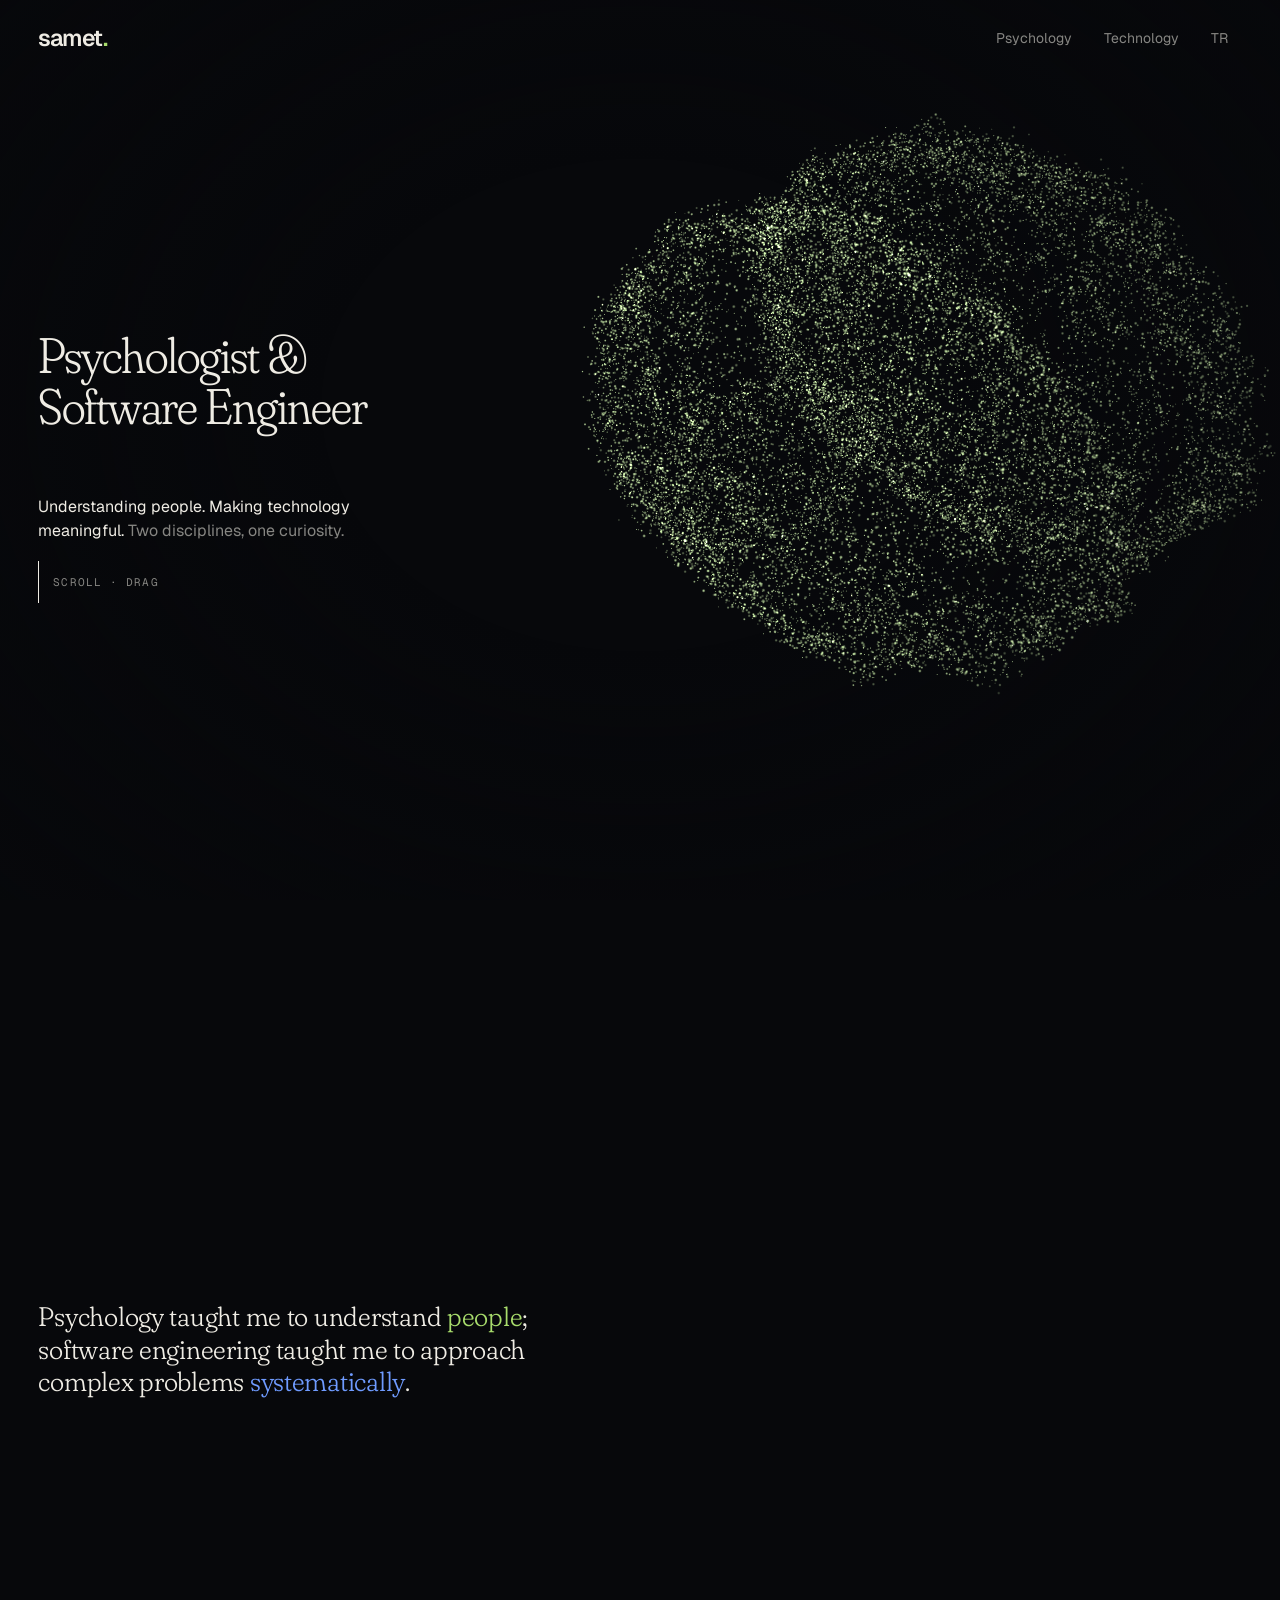
==== en/index.html @ a426712b "Yeni tasarım: ilk yayın" ====
<!doctype html>
<html lang="en">
<head>
<meta charset="utf-8">
<link rel="icon" href="data:image/svg+xml,%3Csvg xmlns=%27http://www.w3.org/2000/svg%27 viewBox=%270 0 32 32%27%3E%3Ccircle cx=%2716%27 cy=%2716%27 r=%2714%27 fill=%27%23050b1d%27/%3E%3Ccircle cx=%2716%27 cy=%2716%27 r=%275%27 fill=%27%234fe3ff%27/%3E%3C/svg%3E">
<meta name="viewport" content="width=device-width, initial-scale=1">
<title>Samet Baran · Psychologist and software engineer</title>
<meta name="description" content="Samet Baran, psychologist and software engineer. Understanding people, making technology meaningful: psychology taught me to understand people; software engineering taught me to approach complex problems systematically.">
<link rel="canonical" href="https://abdullahsametbaran.com/en/">
<link rel="alternate" hreflang="tr" href="https://abdullahsametbaran.com/">
<link rel="alternate" hreflang="en" href="https://abdullahsametbaran.com/en/">
<link rel="alternate" hreflang="x-default" href="https://abdullahsametbaran.com/">
<meta property="og:type" content="website">
<meta property="og:site_name" content="Samet Baran">
<meta property="og:locale" content="en_US">
<meta property="og:locale:alternate" content="tr_TR">
<meta property="og:url" content="https://abdullahsametbaran.com/en/">
<meta property="og:title" content="Samet Baran · Psychologist and software engineer">
<meta property="og:description" content="Samet Baran, psychologist and software engineer. Understanding people, making technology meaningful: psychology taught me to understand people; software engineering taught me to approach complex problems systematically.">
<meta name="twitter:card" content="summary">
<meta name="twitter:title" content="Samet Baran · Psychologist and software engineer">
<meta name="twitter:description" content="Samet Baran, psychologist and software engineer. Understanding people, making technology meaningful: psychology taught me to understand people; software engineering taught me to approach complex problems systematically.">
<link rel="preconnect" href="https://fonts.googleapis.com"><link rel="preconnect" href="https://fonts.gstatic.com" crossorigin>
<link href="https://fonts.googleapis.com/css2?family=Geist:wght@300;400;500;600&family=Geist+Mono:wght@400&family=Fraunces:opsz,wght,SOFT@9..144,300..500,0..100&display=swap" rel="stylesheet">
<link rel="stylesheet" href="../lib/lenis.css">
<style>
:root{--bg:#07080b;--ink:#efece4;--mute:rgba(239,236,228,.55);--leaf:#a8dc6c;--blue:#6f9bff;--gut:clamp(18px,3vw,40px)}
*{box-sizing:border-box}html,body{margin:0}
body{background:var(--bg);color:var(--ink);font-family:Geist,system-ui,sans-serif;-webkit-font-smoothing:antialiased}
a{color:inherit;text-decoration:none}
em{font-style:normal}
/* the home display face: a soft serif, the warm side of the two worlds */
.fr{font-family:Fraunces,Georgia,serif;font-weight:300;font-variation-settings:"SOFT" 100,"opsz" 144}
.mono{font-family:"Geist Mono",monospace;font-size:11px;letter-spacing:.1em;text-transform:uppercase}
#gl{position:fixed;inset:0;width:100%;height:100%;display:block;z-index:0;touch-action:pan-y}
.vig{position:fixed;inset:0;z-index:1;pointer-events:none;background:radial-gradient(ellipse at 50% 45%,transparent 35%,rgba(7,8,11,.75) 100%)}
header{position:fixed;inset:0 0 auto;z-index:10;display:flex;justify-content:space-between;align-items:center;padding:20px var(--gut)}
/* the wordmark from the original site, in this site's type; the dot drifts between the two worlds */
.logo{font-size:23px;font-weight:600;letter-spacing:-.055em;line-height:1}
.logo i{font-style:normal;color:var(--leaf);animation:dot 7s ease-in-out infinite}
@keyframes dot{0%,100%{color:var(--leaf)}50%{color:var(--blue)}}
header nav{display:flex;gap:4px}
header nav a{padding:9px 14px;border-radius:99px;font-size:14px;color:var(--mute);transition:color .3s,background .3s}
header nav a:hover{color:var(--ink);background:rgba(255,255,255,.06)}
.w{display:inline-block;overflow:hidden;vertical-align:top;padding:.14em .02em .1em;margin:-.14em -.02em -.1em}.wi{display:inline-block}

.scene{position:relative;z-index:2;pointer-events:none}
.scene a,.scene button{pointer-events:auto}
.s{height:100svh;position:relative}
/* the words sit in a left column on the animation's centre line; the cloud keeps the right half */
.hero .big{position:absolute;left:var(--gut);bottom:52vh;max-width:46vw;margin:0;font-size:clamp(40px,3.9vw,66px);line-height:1.02;letter-spacing:-.02em}
.hero .side{position:absolute;left:var(--gut);top:55vh;max-width:380px}
.hero .side p{margin:0 0 18px;font-size:16px;line-height:1.5;color:var(--mute)}
.hero .side p b{color:var(--ink);font-weight:400}
.cue{display:inline-flex;gap:14px;align-items:center;color:var(--mute)}
.cue i{width:1px;height:42px;background:rgba(239,236,228,.2);position:relative;overflow:hidden}
.cue i::after{content:"";position:absolute;inset:0;background:var(--ink);animation:drop 2.2s cubic-bezier(.7,0,.2,1) infinite}
@media (prefers-reduced-motion:reduce){.logo i,.cue i::after{animation:none}}
@keyframes drop{0%{transform:translateY(-100%)}60%,100%{transform:translateY(100%)}}

.story{height:200svh}
.story .pin{position:sticky;top:0;height:100svh;display:flex;align-items:center;padding:0 var(--gut)}
.story p{margin:0;max-width:min(560px,40vw);font-family:Fraunces,Georgia,serif;font-weight:300;font-variation-settings:"SOFT" 100,"opsz" 72;font-size:clamp(24px,2.1vw,34px);line-height:1.22;letter-spacing:-.01em}
.story p .wi{opacity:.14}
.story p em{color:var(--blue)}.story p .g{color:var(--leaf)}

.doors{height:220svh}
.doors .pin{position:sticky;top:0;height:100svh}
.door{display:block;position:absolute;bottom:clamp(40px,10vh,110px);width:min(36vw,440px);padding:0;background:none;border:0;color:inherit;font:inherit;text-align:left;cursor:pointer}
.door.l{left:var(--gut)}.door.r{right:var(--gut);text-align:right}
.door .mono{color:var(--mute)}
.door h2{margin:10px 0 12px;font-size:clamp(44px,5.4vw,96px);letter-spacing:-.03em;line-height:.92}
.door.l h2 em{color:var(--leaf)}.door.r h2 em{color:var(--blue)}
.door p{margin:0;color:var(--mute);font-size:15px;line-height:1.55}
.door .go{display:inline-flex;align-items:center;gap:10px;margin-top:18px;font-size:14px}
.door .go b{width:40px;height:40px;border-radius:50%;display:grid;place-items:center;border:1px solid rgba(239,236,228,.25);font-weight:400;transition:background .4s,border-color .4s,color .4s,transform .5s cubic-bezier(.2,.7,.2,1)}
.door.l:hover .go b{background:var(--leaf);border-color:var(--leaf);color:#0d2016;transform:translateX(-4px)}
.door.r:hover .go b{background:var(--blue);border-color:var(--blue);color:#06102a;transform:translateX(4px)}
.doors .ttl{position:absolute;left:50%;top:clamp(90px,14vh,140px);transform:translateX(-50%);text-align:center;color:var(--mute)}
.wipe{position:fixed;inset:0;z-index:50;pointer-events:none;opacity:0}
/* phones: the cloud takes the upper half, the words sit underneath it, full width */
@media (max-width:820px){header nav a:not(:last-child){display:none}
  .hero .big{right:var(--gut);bottom:calc(8vh + 112px);max-width:none;font-size:clamp(34px,10vw,46px)}
  .hero .side{right:var(--gut);top:auto;bottom:8vh;max-width:none}.hero .side p{font-size:15px;margin-bottom:14px}.cue i{height:28px}
  .story .pin{align-items:flex-end;padding-bottom:9vh}.story p{max-width:none;font-size:clamp(22px,6.4vw,28px)}
  .door{width:44vw}.door h2{font-size:34px}.door p{display:none}}
</style>
</head>
<body>
<canvas id="gl" aria-hidden="true"></canvas>
<div class="vig"></div>
<header><a class="logo" href="#" aria-label="Samet Baran">samet<i>.</i></a><nav><a href="psikoloji/index.html" data-go="mind">Psychology</a><a href="teknoloji/index.html" data-go="sys">Technology</a><a href="../index.html" hreflang="tr" lang="tr">TR</a></nav></header>

<main class="scene">
  <section class="s hero">
    <h1 class="big fr" id="h1">Psychologist &amp;<br>Software Engineer</h1>
    <div class="side" data-in><p><b>Understanding people. Making technology meaningful.</b> Two disciplines, one curiosity.</p><span class="cue mono"><i></i>Scroll · drag</span></div>
  </section>
  <section class="story" id="story"><div class="pin"><p id="st">Psychology taught me to understand <span class="g">people</span>; software engineering taught me to approach complex problems <em>systematically</em>.</p></div></section>
  <section class="doors" id="kapilar"><div class="pin">
    <div class="ttl mono" id="dt">Two fields · choose one</div>
    <a class="door l" href="psikoloji/index.html" data-go="mind" aria-label="Enter the psychology page"><span class="mono">01 · Mind</span><h2 class="fr"><em>Psychology</em></h2><p>Behaviour, experience and the relationships that make us who we are.</p><span class="go"><b>←</b>Enter psychology</span></a>
    <a class="door r" href="teknoloji/index.html" data-go="sys" aria-label="Enter the technology page"><span class="mono">02 · System</span><h2 class="fr"><em>Technology</em></h2><p>Business analysis, process discovery and automation.</p><span class="go">Enter technology<b>→</b></span></a>
  </div></section>
</main>
<div class="wipe" id="wipe"></div>

<script src="../lib/gsap.min.js"></script>
<script src="../lib/ScrollTrigger.min.js"></script>
<script src="../lib/lenis.min.js"></script>
<script src="../lib/smooth.js"></script>
<script type="module">
/* The point cloud is drawn with plain WebGL: one program, five attributes, one draw call. */
const RM = window.reduceMotion;          // reduced motion: no drift, no spin, no entrance; shapes change in one step
const cv = document.getElementById('gl');
const gl = cv.getContext('webgl', { antialias: false, alpha: false, powerPreference: 'high-performance' });
const PR = Math.min(devicePixelRatio || 1, 2);
const cam = { fov: 32, near: .1, far: 100, z: 7.2, aspect: 1 };
const PROJ = new Float32Array(16), VIEW = new Float32Array(16);
function camera() {                      // a perspective camera on the z axis, looking at the origin
  const t = cam.near * Math.tan(cam.fov * Math.PI / 360), h = 2 * t, w = cam.aspect * h;
  PROJ.fill(0); PROJ[0] = 2 * cam.near / w; PROJ[5] = 2 * cam.near / h; PROJ[10] = -(cam.far + cam.near) / (cam.far - cam.near); PROJ[11] = -1; PROJ[14] = -2 * cam.far * cam.near / (cam.far - cam.near);
  VIEW.fill(0); VIEW[0] = VIEW[5] = VIEW[10] = VIEW[15] = 1; VIEW[14] = -cam.z;
}

/* ---- three shapes for one cloud of points: a brain, a lattice globe, and the two worlds side by side ---- */
const N = innerWidth < 760 ? 12000 : 22000;
const A = new Float32Array(N * 3), B = new Float32Array(N * 3), C = new Float32Array(N * 3), SEED = new Float32Array(N), SIDE = new Float32Array(N);
const R = Math.random;
function brainPoint(o, k, sc, ox) {
  let x, y, z; const part = R();
  if (part < .93) {                                      // the two hemispheres, folded; points gather on the ridges
    const h = R() < .5 ? -1 : 1; let u, th, s, dx, dy, dz, fold;
    do { u = R() * 2 - 1; th = R() * Math.PI * 2; s = Math.sqrt(1 - u * u); dx = s * Math.cos(th); dy = u; dz = s * Math.sin(th);
      fold = Math.sin(dy * 15 + Math.sin(dz * 9) * 2.2) * Math.sin(dz * 13 + Math.sin(dy * 7) * 2.4) + .5 * Math.sin(dx * 11 + dz * 6); } while (fold < -.25 && R() < .8);
    const r = 1 + .07 * fold - R() * .03;
    x = h * .34 + (dx * h < 0 ? dx * .1 : dx * .66) * r; y = .08 + dy * .74 * r; z = dz * 1.02 * r;
  } else if (part < 1.01) {                                // the cerebellum, finely striped
    const u = R() * 2 - 1, th = R() * Math.PI * 2, s = Math.sqrt(1 - u * u);
    const dx = s * Math.cos(th), dy = u, dz = s * Math.sin(th), r = 1 + .04 * Math.sin(dy * 40);
    x = dx * .52 * r; y = -.56 + dy * .27 * r; z = -.66 + dz * .34 * r;
  } else {                                                // the stem
    const a = R() * Math.PI * 2, t = R();
    x = Math.cos(a) * .12; y = -.55 - t * .6; z = -.28 + Math.sin(a) * .12 + t * .05;
  }
  o[k] = x * sc + ox; o[k + 1] = y * sc; o[k + 2] = z * sc;
}
function globePoint(o, k) {
  const r = 1.45, t = R();
  if (t < .44) { const lo = Math.floor(R() * 26) / 26 * Math.PI * 2, la = (R() - .5) * Math.PI; o[k] = r * Math.cos(la) * Math.cos(lo); o[k + 1] = r * Math.sin(la); o[k + 2] = r * Math.cos(la) * Math.sin(lo); }
  else if (t < .86) { const la = (Math.floor(R() * 15) / 14 - .5) * Math.PI * .94, lo = R() * Math.PI * 2; o[k] = r * Math.cos(la) * Math.cos(lo); o[k + 1] = r * Math.sin(la); o[k + 2] = r * Math.cos(la) * Math.sin(lo); }
  else { const a = R() * Math.PI * 2, rr = 2.05 + (R() - .5) * .03; const x = Math.cos(a) * rr, z = Math.sin(a) * rr; o[k] = x; o[k + 1] = z * .32; o[k + 2] = z * .95; }
}
function cubePoint(o, k, sc, ox) {
  // a lattice cube: its edges and a grid on its faces
  const g = 6, f = Math.floor(R() * 6), a = R() * 2 - 1, b = R() * 2 - 1, line = R() < .5;
  let u = line ? Math.round(a * g / 2) / (g / 2) : a, v = line ? b : Math.round(b * g / 2) / (g / 2);
  const p = [[1, u, v], [-1, u, v], [u, 1, v], [u, -1, v], [u, v, 1], [u, v, -1]][f];
  o[k] = p[0] * .62 * sc + ox; o[k + 1] = p[1] * .62 * sc; o[k + 2] = p[2] * .62 * sc;
}
for (let i = 0; i < N; i++) {
  const k = i * 3; SEED[i] = R();
  brainPoint(A, k, 1.32, 0); globePoint(B, k);
  SIDE[i] = i % 2;
  if (SIDE[i] === 0) eyePoint(C, k); else cubePoint(C, k, 1.15, 1.62);
}
// The eye at the psychology door is stored as parameters; the shader turns them into points, so the pupil can widen,
// the lids blink and the gaze follow the pointer. x = fibre angle, y = position along the fibre (or along the lid),
// z = kind + .5 + a small jitter (0 iris fibre, 1 lid, 2 iris edge, 3 collarette).
function eyePoint(o, k) {
  const r = R(), kind = r < .1 ? 1 : r < .17 ? 2 : r < .23 ? 3 : 0;
  o[k] = Math.floor(R() * 170) / 170 * Math.PI * 2 + (R() - .5) * .012; o[k + 1] = kind === 1 ? R() * 2 - 1 : R(); o[k + 2] = kind + .5 + (R() - .5) * .2;
}

const U = {
  uT: { value: 0 }, uM1: { value: 0 }, uM2: { value: 0 }, uIn: { value: 0 }, uPR: { value: PR },
  uMouse: { value: new Float32Array([99, 99, 0]) }, uPush: { value: 0 }, uHL: { value: 0 }, uHR: { value: 0 },
  uGo: { value: 0 }, uGoSide: { value: 0 }, uRot: { value: new Float32Array(16) }, uShift: { value: 0 },
  uDil: { value: 0 }, uOpen: { value: 1 }, uGaze: { value: new Float32Array(2) },
  // phone layout: lift and shrink the brain and globe; bring the eye and cube in from the edges
  uLift: { value: 0 }, uMS: { value: 1 }, uDX: { value: 1.62 }, uDS: { value: 1 }, uDY: { value: 0 }
};
const VS = `
    uniform float uT,uM1,uM2,uIn,uPR,uPush,uHL,uHR,uGo,uGoSide,uShift,uDil,uOpen,uLift,uMS,uDX,uDS,uDY; uniform vec3 uMouse; uniform mat4 uRot; uniform vec2 uGaze;
    attribute vec3 pB,pC; attribute float seed,side;
    varying float vC; varying float vG; varying float vA;
    vec3 dir(float s){ return normalize(vec3(sin(s*91.7),cos(s*47.3),sin(s*13.1+1.))); }
    // the eye: lids around an iris of radial fibres; the pupil widens with uDil, the lids close with uOpen
    vec4 eye(vec3 e){
      float kind = floor(e.z), jit = (fract(e.z)-.5)*.1, LW = .86, H = .4*uOpen, Rr = .38;
      float pu = .14 + .15*uDil + .01*sin(uT*1.7);
      vec3 q; float al = 1.;
      if (kind > .5 && kind < 1.5) {
        float x = e.y*LW, ly = H*(1.-(x/LW)*(x/LW))*(1.+jit*2.);
        q = vec3(x, fract(seed*7.) > .5 ? ly : -ly*.92, 0.);
      } else {
        float r = kind > 2.5 ? pu + (Rr-pu)*(.3+jit*2.) : kind > 1.5 ? Rr*(1.+jit) : pu + (Rr-pu)*e.y;
        q = vec3(r*cos(e.x) + uGaze.x, r*sin(e.x) + uGaze.y, .1*(1.-(r/Rr)*(r/Rr)));
        float lim = H*(1.-(q.x/LW)*(q.x/LW))*(q.y > 0. ? 1. : .92);
        al = (abs(q.y) > lim || abs(q.x) > LW) ? 0. : (kind < .5 ? .65 + .33*(1.-e.y) : 1.);
      }
      q.x -= 1.62; return vec4(q, al);
    }
    void main(){
      vec4 E = eye(pC);
      vec3 p = mix(position,pB,uM1)*uMS;
      // the doors: each shape keeps its own centre, which sits at (±uDX, uDY) scaled by uDS (on desktop: ±1.62, 0, 1)
      vec3 T = side < .5 ? E.xyz : pC; float sx = side < .5 ? -1. : 1.;
      T.x -= sx*1.62; T *= uDS; T.x += sx*uDX; T.y += uDY;
      p = mix(p,T,uM2);
      float burst = sin(3.14159*uM1)*(1.-uM2) + sin(3.14159*uM2)*.8;
      p += dir(seed)*burst*(.35+fract(seed*7.)*.9);
      p *= mix(.0,1.,uIn) + (1.-uIn)*fract(seed*3.)*.0;
      p += dir(seed+.5)*(1.-uIn)*(2.5+fract(seed*5.)*4.);
      p += .012*vec3(sin(uT*1.1+seed*30.),cos(uT*1.3+seed*20.),sin(uT*.7+seed*10.));
      // the shape under the pointer grows a little; the chosen one fills the screen when entered
      float hov = side<.5 ? uHL : uHR;
      float cx = (side<.5 ? -1. : 1.)*uDX;
      float chosen = (uGoSide<.5 ? 1.-side : side);
      p.x -= cx*uM2; p.y -= uDY*uM2; p *= 1. + hov*.12*uM2 + chosen*uGo*5.; p.x += cx*uM2*(1.-chosen*uGo); p.y += uDY*uM2*(1.-chosen*uGo);
      p += dir(seed+.9)*(1.-chosen)*uGo*6.;
      vec4 wp = uRot*vec4(p,1.); wp.x += uShift*(1.-uM2); wp.y += .18*(1.-uM2)*step(.5,uShift) + uLift*(1.-uM2);   // brain and globe both keep the right half
      // the pointer scatters the points, except the eye's: it stays whole and its pupil answers instead
      vec2 d = wp.xy-uMouse.xy; float f = exp(-dot(d,d)*3.2)*uPush*(1.-(1.-side)*uM2);
      wp.xy += normalize(d+1e-4)*f*.42; wp.z += f*.35;
      vec4 mv = viewMatrix*wp;
      gl_Position = projectionMatrix*mv;
      gl_PointSize = (1.7+fract(seed*13.)*2.5)*uPR*(7./-mv.z)*(1.+f*1.6);
      vC = mix(uM1, side, uM2);
      vG = f + hov*uM2*.5;
      vA = (.35+.65*fract(seed*17.))*mix(1.,1.-uGo*.6,1.-chosen)*mix(1.,side < .5 ? E.w : 1.,uM2);
    }`;
const FS = `
    varying float vC; varying float vG; varying float vA;
    void main(){
      vec2 c = gl_PointCoord-.5; float r = length(c); if(r>.5) discard;
      float a = smoothstep(.5,.0,r);
      vec3 mind = vec3(.80,.93,.64), sys = vec3(.52,.68,1.), cream = vec3(1.,.97,.9);
      vec3 col = mix(mind, sys, vC);
      col = mix(col, cream, clamp(vG,0.,1.)*.7);
      gl_FragColor = vec4(col*a*vA*(.85+vG), 1.);
    }`;
let draw = () => {};
if (gl) {
  const sh = (t, src) => { const x = gl.createShader(t); gl.shaderSource(x, src); gl.compileShader(x); if (!gl.getShaderParameter(x, gl.COMPILE_STATUS)) console.error(gl.getShaderInfoLog(x)); return x; };
  const pr = gl.createProgram();
  gl.attachShader(pr, sh(gl.VERTEX_SHADER, 'precision highp float;\nuniform mat4 viewMatrix, projectionMatrix;\nattribute vec3 position;\n' + VS));
  gl.attachShader(pr, sh(gl.FRAGMENT_SHADER, 'precision highp float;\n' + FS));
  gl.bindAttribLocation(pr, 0, 'position'); gl.linkProgram(pr); gl.useProgram(pr);
  const attr = (name, data, n) => { const l = gl.getAttribLocation(pr, name); if (l < 0) return; gl.bindBuffer(gl.ARRAY_BUFFER, gl.createBuffer()); gl.bufferData(gl.ARRAY_BUFFER, data, gl.STATIC_DRAW); gl.enableVertexAttribArray(l); gl.vertexAttribPointer(l, n, gl.FLOAT, false, 0, 0); };
  attr('position', A, 3); attr('pB', B, 3); attr('pC', C, 3); attr('seed', SEED, 1); attr('side', SIDE, 1);
  const F = ['uT', 'uM1', 'uM2', 'uIn', 'uPR', 'uPush', 'uHL', 'uHR', 'uGo', 'uGoSide', 'uShift', 'uDil', 'uOpen', 'uLift', 'uMS', 'uDX', 'uDS', 'uDY'], L = {};
  [...F, 'uMouse', 'uGaze', 'uRot', 'viewMatrix', 'projectionMatrix'].forEach(n => L[n] = gl.getUniformLocation(pr, n));
  gl.disable(gl.DEPTH_TEST); gl.enable(gl.BLEND); gl.blendEquation(gl.FUNC_ADD); gl.blendFunc(gl.SRC_ALPHA, gl.ONE);   // additive
  gl.clearColor(7 / 255, 8 / 255, 11 / 255, 1);
  draw = () => { gl.clear(gl.COLOR_BUFFER_BIT); F.forEach(n => gl.uniform1f(L[n], U[n].value)); gl.uniform3fv(L.uMouse, U.uMouse.value); gl.uniform2fv(L.uGaze, U.uGaze.value);
    gl.uniformMatrix4fv(L.uRot, false, U.uRot.value); gl.uniformMatrix4fv(L.viewMatrix, false, VIEW); gl.uniformMatrix4fv(L.projectionMatrix, false, PROJ); gl.drawArrays(gl.POINTS, 0, N); };
}

function size() {
  const w = innerWidth, h = innerHeight; cv.width = Math.floor(w * PR); cv.height = Math.floor(h * PR); if (gl) gl.viewport(0, 0, cv.width, cv.height);
  cam.aspect = w / h; cam.z = w < 760 ? 10.5 : (w / h < 1.3 ? 8.6 : 7.2); camera(); U.uShift.value = w / h > 1.3 ? 1.25 : 0;
  const phone = w < 820 && w / h < 1;
  U.uLift.value = phone ? 1.05 : 0; U.uMS.value = phone ? .78 : 1; U.uDX.value = phone ? .74 : 1.62; U.uDS.value = phone ? .5 : 1; U.uDY.value = phone ? .55 : 0;
}
size(); addEventListener('resize', size);

/* pointer: a light that pushes the points aside; dragging turns the cloud, and it keeps turning a little after */
const eyeT = { dil: 0, gx: 0, gy: 0 };
let push = 0, tpush = 0, drag = false, lx = 0, ly = 0, ry = .7, rx = .62, vy = RM ? 0 : .0015, vx = 0;
addEventListener('pointermove', e => {
  // where the pointer meets the plane z = 0 seen through the camera
  const k = Math.tan(cam.fov * Math.PI / 360) * cam.z;
  U.uMouse.value[0] = (e.clientX / innerWidth * 2 - 1) * k * cam.aspect; U.uMouse.value[1] = (1 - e.clientY / innerHeight * 2) * k;
  if (!RM) tpush = 1;
  // over the eye the pupil widens; the gaze leans a little toward the pointer
  const ex = (U.uMouse.value[0] + U.uDX.value) / U.uDS.value, ey = (U.uMouse.value[1] - U.uDY.value) / U.uDS.value;   // in the eye's own units
  eyeT.dil = Math.hypot(ex, ey) < .9 ? 1 : 0;
  // the iris turns toward the pointer wherever it is on the screen: far away it rests near the corner of the eye,
  // close by it follows almost one to one
  if (!RM) { eyeT.gx = .3 * Math.tanh(ex / .8); eyeT.gy = .11 * Math.tanh(ey / .55); }
  if (drag) { vy = (e.clientX - lx) * .0045; vx = (e.clientY - ly) * .0025; lx = e.clientX; ly = e.clientY; }
  if (RM) return;
  const half = e.clientX < innerWidth / 2;
  gsap.to(U.uHL, { value: half ? 1 : 0, duration: .8, ease: 'expo.out', overwrite: true });
  gsap.to(U.uHR, { value: half ? 0 : 1, duration: .8, ease: 'expo.out', overwrite: true });
});
document.addEventListener('pointerleave', () => { tpush = 0; eyeT.dil = 0; });
cv.addEventListener('pointerdown', e => { drag = true; lx = e.clientX; ly = e.clientY; });
addEventListener('pointerup', () => drag = false);

function rotXY(x, y) {                    // rotation about x then y (Euler XYZ with z = 0), column-major
  const a = Math.cos(x), b = Math.sin(x), c = Math.cos(y), d = Math.sin(y), m = U.uRot.value;
  m[0] = c; m[4] = 0; m[8] = d; m[12] = 0;
  m[1] = b * d; m[5] = a; m[9] = -b * c; m[13] = 0;
  m[2] = -a * d; m[6] = b; m[10] = a * c; m[14] = 0;
  m[3] = 0; m[7] = 0; m[11] = 0; m[15] = 1;
}
let t0 = performance.now();
function loop(now) {
  const t = RM ? 0 : (now - t0) / 1000; U.uT.value = t;
  push += (tpush - push) * .08; U.uPush.value = push;
  // the eye: pupil and gaze ease toward their targets; a blink every 5.5 s (none with reduced motion)
  U.uDil.value += (eyeT.dil - U.uDil.value) * (RM ? 1 : .07);
  U.uGaze.value[0] += (eyeT.gx - U.uGaze.value[0]) * .2; U.uGaze.value[1] += (eyeT.gy - U.uGaze.value[1]) * .2;
  const blink = t % 5.5; U.uOpen.value = RM || blink >= .24 ? 1 : Math.abs(blink - .12) / .12;
  if (!drag) { if (RM) { vx = vy = 0; } else { vy += (.0016 * (1 - U.uM2.value) - vy) * .02; vx *= .95; } }
  ry += vy; rx = Math.max(-.2, Math.min(1.1, rx + vx));
  const settle = U.uM2.value;                               // at the doors the two worlds face us
  rotXY(rx * (1 - settle) + -.12 * settle, ry * (1 - settle) + Math.sin(t * .3) * .25 * settle);
  draw();
  requestAnimationFrame(loop);
}
requestAnimationFrame(loop);

if (!RM) {
  /* entrance: the points gather out of the dark into the brain (lead), then the name rises word by word (support),
     the side note and header fade in place (decoration) */
  const words = splitWords(document.getElementById('h1'));
  gsap.timeline({ defaults: { ease: 'expo.out' } })
    .to(U.uIn, { value: 1, duration: 2.6, ease: 'expo.inOut' }, 0)
    .from(words, { yPercent: 118, duration: 1.4, stagger: { each: .08, ease: 'power2.in' } }, 1.1)
    .from('[data-in], header', { opacity: 0, duration: 1, ease: 'power1.out' }, 1.8);

  /* the story: scrolling turns the brain into a lattice globe (the words light up as it happens), then splits it into
     the two worlds at the doors */
  gsap.to(U.uM1, { value: 1, ease: 'none', scrollTrigger: { trigger: '#story', start: 'top 70%', end: 'bottom bottom', scrub: 1.2 } });
  gsap.to(splitWords(document.getElementById('st')), { opacity: 1, stagger: .05, ease: 'none', scrollTrigger: { trigger: '#story', start: 'top 40%', end: '75% bottom', scrub: true } });
  gsap.to(U.uM2, { value: 1, ease: 'none', scrollTrigger: { trigger: '#kapilar', start: 'top 85%', end: '45% bottom', scrub: 1.2 } });
  gsap.fromTo('.door, #dt', { opacity: 0, y: 30 }, { opacity: 1, y: 0, ease: 'none', scrollTrigger: { trigger: '#kapilar', start: '30% bottom', end: '55% bottom', scrub: true } });
  gsap.to('.hero .big, .hero .side', { opacity: 0, y: -40, ease: 'none', scrollTrigger: { trigger: '#story', start: 'top 90%', end: 'top 40%', scrub: true } });

  /* a brake at the story: scrolling stays free, but a wheel or trackpad gesture that started above the story (or below
     it) cannot carry past it in one go. It stops where the globe is whole and the sentence fully lit, the rest of that
     flick is dropped, and the next gesture scrolls on freely. Keyboard, scrollbar and touch are the browser's own. */
  if (window.lenis) {
    const story = document.getElementById('story');
    const stop = () => story.offsetTop + innerHeight;
    let from = 0, braked = false, quiet = true, idle = 0;
    addEventListener('wheel', e => {
      if (e.ctrlKey) return;                                  // pinch zoom
      if (quiet) { from = lenis.targetScroll; braked = false; }          // a new gesture begins here
      quiet = false; clearTimeout(idle); idle = setTimeout(() => quiet = true, 260);
      const S = stop(), next = lenis.targetScroll + e.deltaY * (e.deltaMode === 1 ? 40 : 1);
      if (!braked && ((from < S - 2 && next >= S) || (from > S + 2 && next <= S))) { braked = true; lenis.scrollTo(S); }
      if (braked) { e.preventDefault(); e.stopImmediatePropagation(); }  // the rest of this flick does not reach Lenis
    }, { passive: false, capture: true });
  }
} else {
  // reduced motion: everything is in place from the start; the cloud takes each shape in one step as its section arrives
  U.uIn.value = 1;
  ScrollTrigger.create({ trigger: '#story', start: 'top 50%', onEnter: () => U.uM1.value = 1, onLeaveBack: () => U.uM1.value = 0 });
  ScrollTrigger.create({ trigger: '#kapilar', start: 'top 50%', onEnter: () => U.uM2.value = 1, onLeaveBack: () => U.uM2.value = 0 });
}

/* entering: the chosen world's points rush forward and fill the screen, the other scatters, the screen takes the
   next page's ground. From the doors this is the full move; from the menu (or with reduced motion) the screen
   simply fades into the next page's ground. */
const GROUND = { mind: '#062a31', sys: '#050b1d' };
function enter(side, url) {
  if (window.lenis) lenis.stop();
  try { sessionStorage.setItem('arrive', GROUND[side]); } catch (e) {}
  const w = document.getElementById('wipe'); w.style.background = GROUND[side];
  const go = () => location.href = url;
  if (RM || U.uM2.value < .5) { gsap.to(w, { opacity: 1, duration: RM ? .25 : .45, ease: 'power1.in', onComplete: go }); return; }
  U.uGoSide.value = side === 'mind' ? 0 : 1;
  gsap.timeline({ onComplete: go })
    .to('.door, #dt, header', { opacity: 0, duration: .35, ease: 'power2.in' }, 0)
    .to(U.uGo, { value: 1, duration: 1.3, ease: 'expo.in' }, 0)
    .to(w, { opacity: 1, duration: .45, ease: 'power1.in' }, .95);
}
// the doors and the menu are real links: a plain click plays the move, Ctrl/Cmd/Shift/Alt or middle click is the browser's
document.querySelectorAll('a[data-go]').forEach(a => a.addEventListener('click', ev => {
  if (ev.defaultPrevented || ev.button !== 0 || ev.metaKey || ev.ctrlKey || ev.shiftKey || ev.altKey) return;
  ev.preventDefault(); enter(a.dataset.go, a.getAttribute('href'));
}));
// coming back with the browser's Back button restores this page from memory: undo the exit so it is usable again
addEventListener('pageshow', e => { if (!e.persisted) return;
  gsap.set('#wipe', { opacity: 0 }); gsap.set('.door, #dt, header', { opacity: 1 }); U.uGo.value = 0; if (window.lenis) lenis.start(); });

// review hook for still shots: ?m1=1 or ?m2=1 sets the scroll state; ?go=mind&p=.6 freezes the entry
const q = new URLSearchParams(location.search);
if (q.has('m1') || q.has('m2') || q.has('go')) {
  gsap.globalTimeline.getChildren().forEach(c => c.progress(1));
  ScrollTrigger.getAll().forEach(s => s.disable(false));
  U.uIn.value = 1; U.uM1.value = +(q.get('m1') || (q.has('m2') || q.has('go') ? 1 : 0)); U.uM2.value = +(q.get('m2') || (q.has('go') ? 1 : 0));
  document.querySelectorAll('.hero .big, .hero .side').forEach(el => el.style.opacity = U.uM1.value > .3 ? 0 : 1);
  if (U.uM2.value > .5) { document.querySelectorAll('.door, #dt').forEach(el => { el.style.opacity = 1; el.style.transform = 'none'; }); document.getElementById('kapilar').scrollIntoView(); window.scrollBy(0, innerHeight * .9); }
  else if (U.uM1.value > .5) { document.getElementById('story').scrollIntoView(); window.scrollBy(0, innerHeight * .9); gsap.set('#st .wi', { opacity: 1 }); }
  if (q.has('go')) { U.uGoSide.value = q.get('go') === 'mind' ? 0 : 1; U.uGo.value = +q.get('p'); document.querySelectorAll('.door, #dt').forEach(el => el.style.opacity = 0); }
}
</script>
</body>
</html>
---- lib/lenis.css ----
html.lenis,
html.lenis body {
  height: auto;
}

.lenis:not(.lenis-autoToggle).lenis-stopped {
  overflow: clip;
}

.lenis [data-lenis-prevent],
.lenis [data-lenis-prevent-wheel],
.lenis [data-lenis-prevent-touch],
.lenis [data-lenis-prevent-vertical],
.lenis [data-lenis-prevent-horizontal] {
  overscroll-behavior: contain;
}

.lenis.lenis-smooth iframe {
  pointer-events: none;
}

.lenis.lenis-autoToggle {
  transition-property: overflow;
  transition-duration: 1ms;
  transition-behavior: allow-discrete;
}
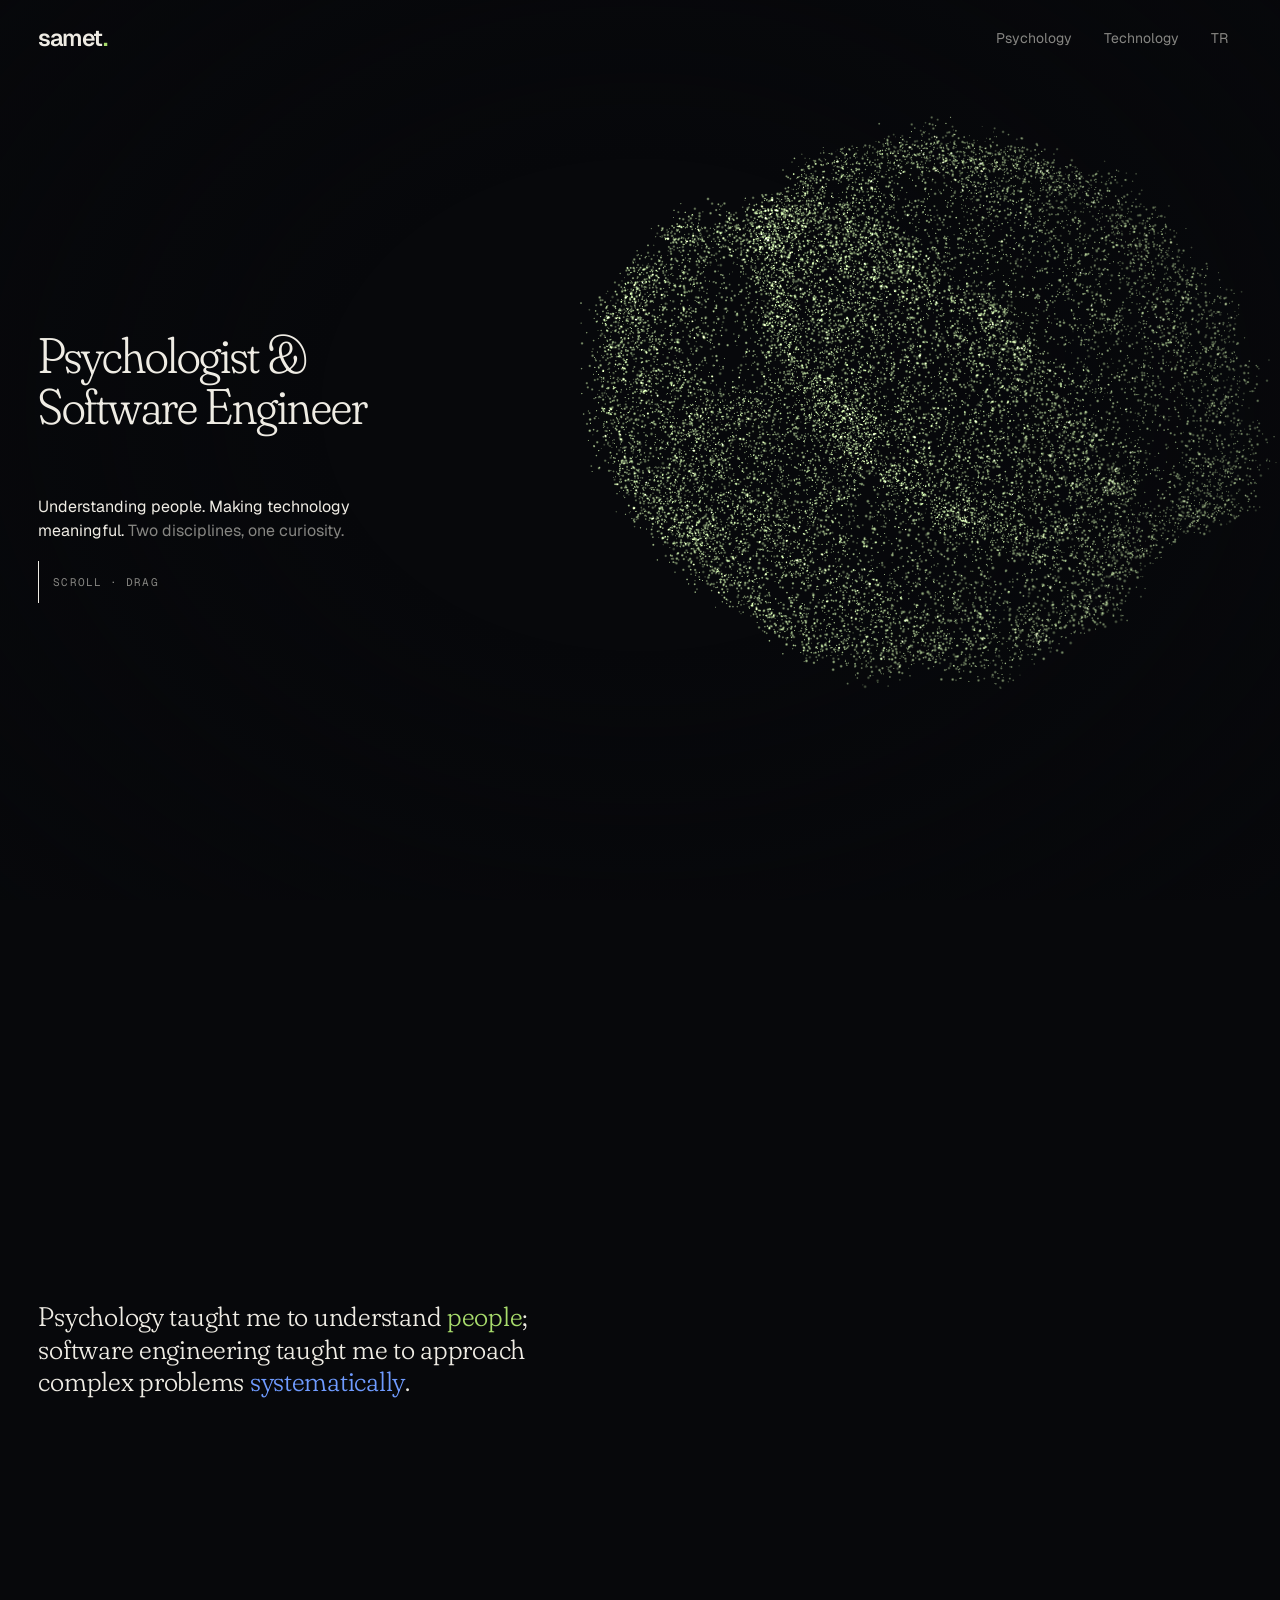
==== commit 66067173: "Site simgesi, paylaşım görselleri ve kimlik bilgisi" ====
--- a/en/index.html
+++ b/en/index.html
@@ -2,7 +2,9 @@
 <html lang="en">
 <head>
 <meta charset="utf-8">
-<link rel="icon" href="data:image/svg+xml,%3Csvg xmlns=%27http://www.w3.org/2000/svg%27 viewBox=%270 0 32 32%27%3E%3Ccircle cx=%2716%27 cy=%2716%27 r=%2714%27 fill=%27%23050b1d%27/%3E%3Ccircle cx=%2716%27 cy=%2716%27 r=%275%27 fill=%27%234fe3ff%27/%3E%3C/svg%3E">
+<link rel="icon" href="/favicon.ico" sizes="48x48">
+<link rel="icon" type="image/png" sizes="192x192" href="/favicon-192.png">
+<link rel="apple-touch-icon" href="/apple-touch-icon.png">
 <meta name="viewport" content="width=device-width, initial-scale=1">
 <title>Samet Baran · Psychologist and software engineer</title>
 <meta name="description" content="Samet Baran, psychologist and software engineer. Understanding people, making technology meaningful: psychology taught me to understand people; software engineering taught me to approach complex problems systematically.">
@@ -17,7 +19,12 @@
 <meta property="og:url" content="https://abdullahsametbaran.com/en/">
 <meta property="og:title" content="Samet Baran · Psychologist and software engineer">
 <meta property="og:description" content="Samet Baran, psychologist and software engineer. Understanding people, making technology meaningful: psychology taught me to understand people; software engineering taught me to approach complex problems systematically.">
-<meta name="twitter:card" content="summary">
+<meta property="og:image" content="https://abdullahsametbaran.com/img/og-en.jpg">
+<meta property="og:image:width" content="1200">
+<meta property="og:image:height" content="630">
+<meta property="og:image:alt" content="Samet Baran · Psychologist and Software Engineer">
+<meta name="twitter:card" content="summary_large_image">
+<meta name="twitter:image" content="https://abdullahsametbaran.com/img/og-en.jpg">
 <meta name="twitter:title" content="Samet Baran · Psychologist and software engineer">
 <meta name="twitter:description" content="Samet Baran, psychologist and software engineer. Understanding people, making technology meaningful: psychology taught me to understand people; software engineering taught me to approach complex problems systematically.">
 <link rel="preconnect" href="https://fonts.googleapis.com"><link rel="preconnect" href="https://fonts.gstatic.com" crossorigin>
@@ -85,6 +92,7 @@
   .story .pin{align-items:flex-end;padding-bottom:9vh}.story p{max-width:none;font-size:clamp(22px,6.4vw,28px)}
   .door{width:44vw}.door h2{font-size:34px}.door p{display:none}}
 </style>
+<script type="application/ld+json">{"@context":"https://schema.org","@graph":[{"@type":"WebSite","@id":"https://abdullahsametbaran.com/#website","url":"https://abdullahsametbaran.com/","name":"Samet Baran","alternateName":["Abdullah Samet Baran","samet."],"inLanguage":"en","publisher":{"@id":"https://abdullahsametbaran.com/#person"}},{"@type":"Person","@id":"https://abdullahsametbaran.com/#person","name":"Abdullah Samet Baran","alternateName":"Samet Baran","url":"https://abdullahsametbaran.com/","jobTitle":["Psychologist","Software Engineer"],"sameAs":["https://tr.linkedin.com/in/abdullah-samet-baran-b7b565208"]}]}</script>
 </head>
 <body>
 <canvas id="gl" aria-hidden="true"></canvas>
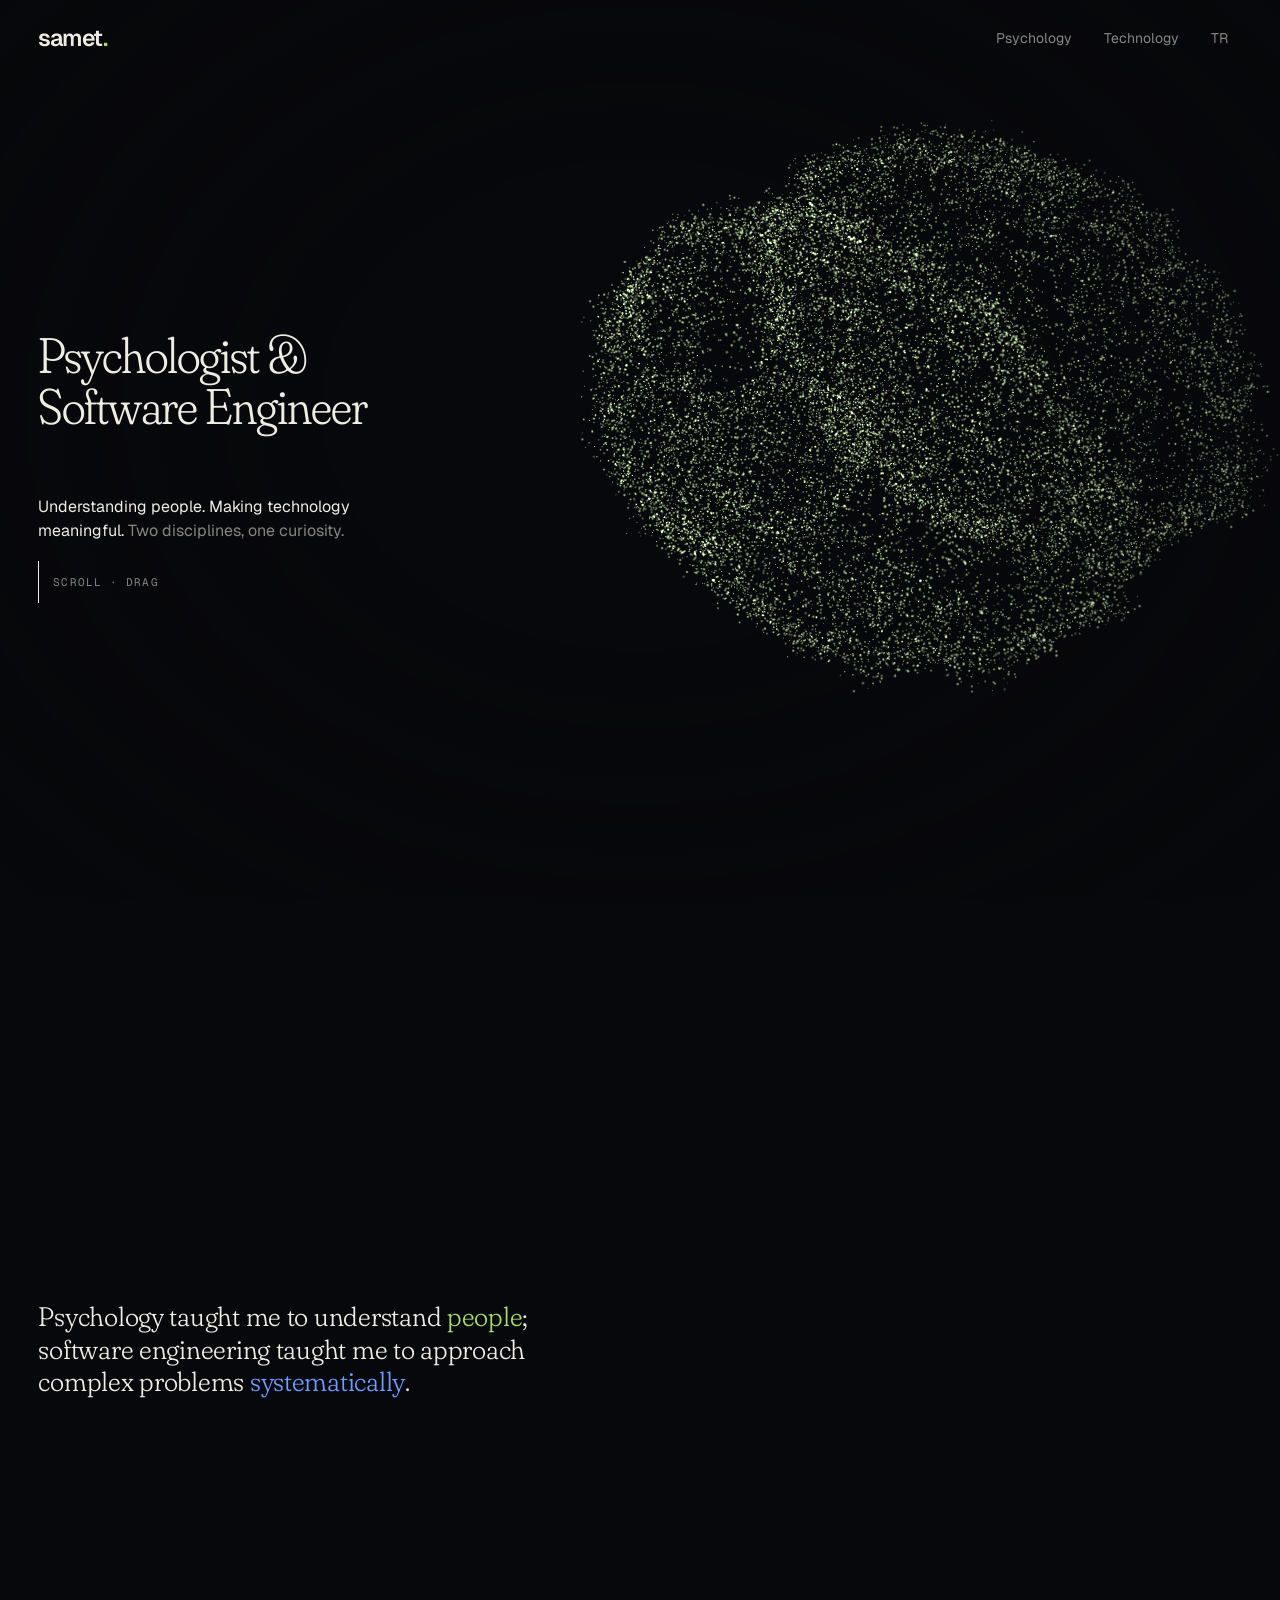
==== commit 1948df59: "Telefonda dokunma sonrası takılma düzeltildi; göl parmakla dalgalanıyor, beyin dalgası penceresi tel" ====
--- a/en/index.html
+++ b/en/index.html
@@ -276,7 +276,7 @@
 /* pointer: a light that pushes the points aside; dragging turns the cloud, and it keeps turning a little after */
 const eyeT = { dil: 0, gx: 0, gy: 0 };
 let push = 0, tpush = 0, drag = false, lx = 0, ly = 0, ry = .7, rx = .62, vy = RM ? 0 : .0015, vx = 0;
-addEventListener('pointermove', e => {
+function point(e) {
   // where the pointer meets the plane z = 0 seen through the camera
   const k = Math.tan(cam.fov * Math.PI / 360) * cam.z;
   U.uMouse.value[0] = (e.clientX / innerWidth * 2 - 1) * k * cam.aspect; U.uMouse.value[1] = (1 - e.clientY / innerHeight * 2) * k;
@@ -292,10 +292,21 @@
   const half = e.clientX < innerWidth / 2;
   gsap.to(U.uHL, { value: half ? 1 : 0, duration: .8, ease: 'expo.out', overwrite: true });
   gsap.to(U.uHR, { value: half ? 0 : 1, duration: .8, ease: 'expo.out', overwrite: true });
-});
-document.addEventListener('pointerleave', () => { tpush = 0; eyeT.dil = 0; });
+}
+addEventListener('pointermove', point);
+addEventListener('pointerdown', e => { if (e.pointerType !== 'mouse') point(e); });   // a quick tap may bring no move at all
+// a mouse leaving the page lets everything settle; a finger has no "leave", so lifting it (or the page taking the
+// gesture over as a scroll) does the same: the points gather again, the shapes shrink back, the pupil narrows
+function release() {
+  tpush = 0; drag = false;
+  if (RM) { U.uHL.value = U.uHR.value = 0; eyeT.dil = 0; return; }
+  gsap.to([U.uHL, U.uHR], { value: 0, duration: .8, ease: 'expo.out', overwrite: true });
+  setTimeout(() => { if (!tpush) eyeT.dil = 0; }, 700);   // a tap on the eye still gets its short widening
+}
+document.addEventListener('pointerleave', release);
 cv.addEventListener('pointerdown', e => { drag = true; lx = e.clientX; ly = e.clientY; });
-addEventListener('pointerup', () => drag = false);
+addEventListener('pointerup', e => { drag = false; if (e.pointerType !== 'mouse') release(); });
+addEventListener('pointercancel', release);
 
 function rotXY(x, y) {                    // rotation about x then y (Euler XYZ with z = 0), column-major
   const a = Math.cos(x), b = Math.sin(x), c = Math.cos(y), d = Math.sin(y), m = U.uRot.value;
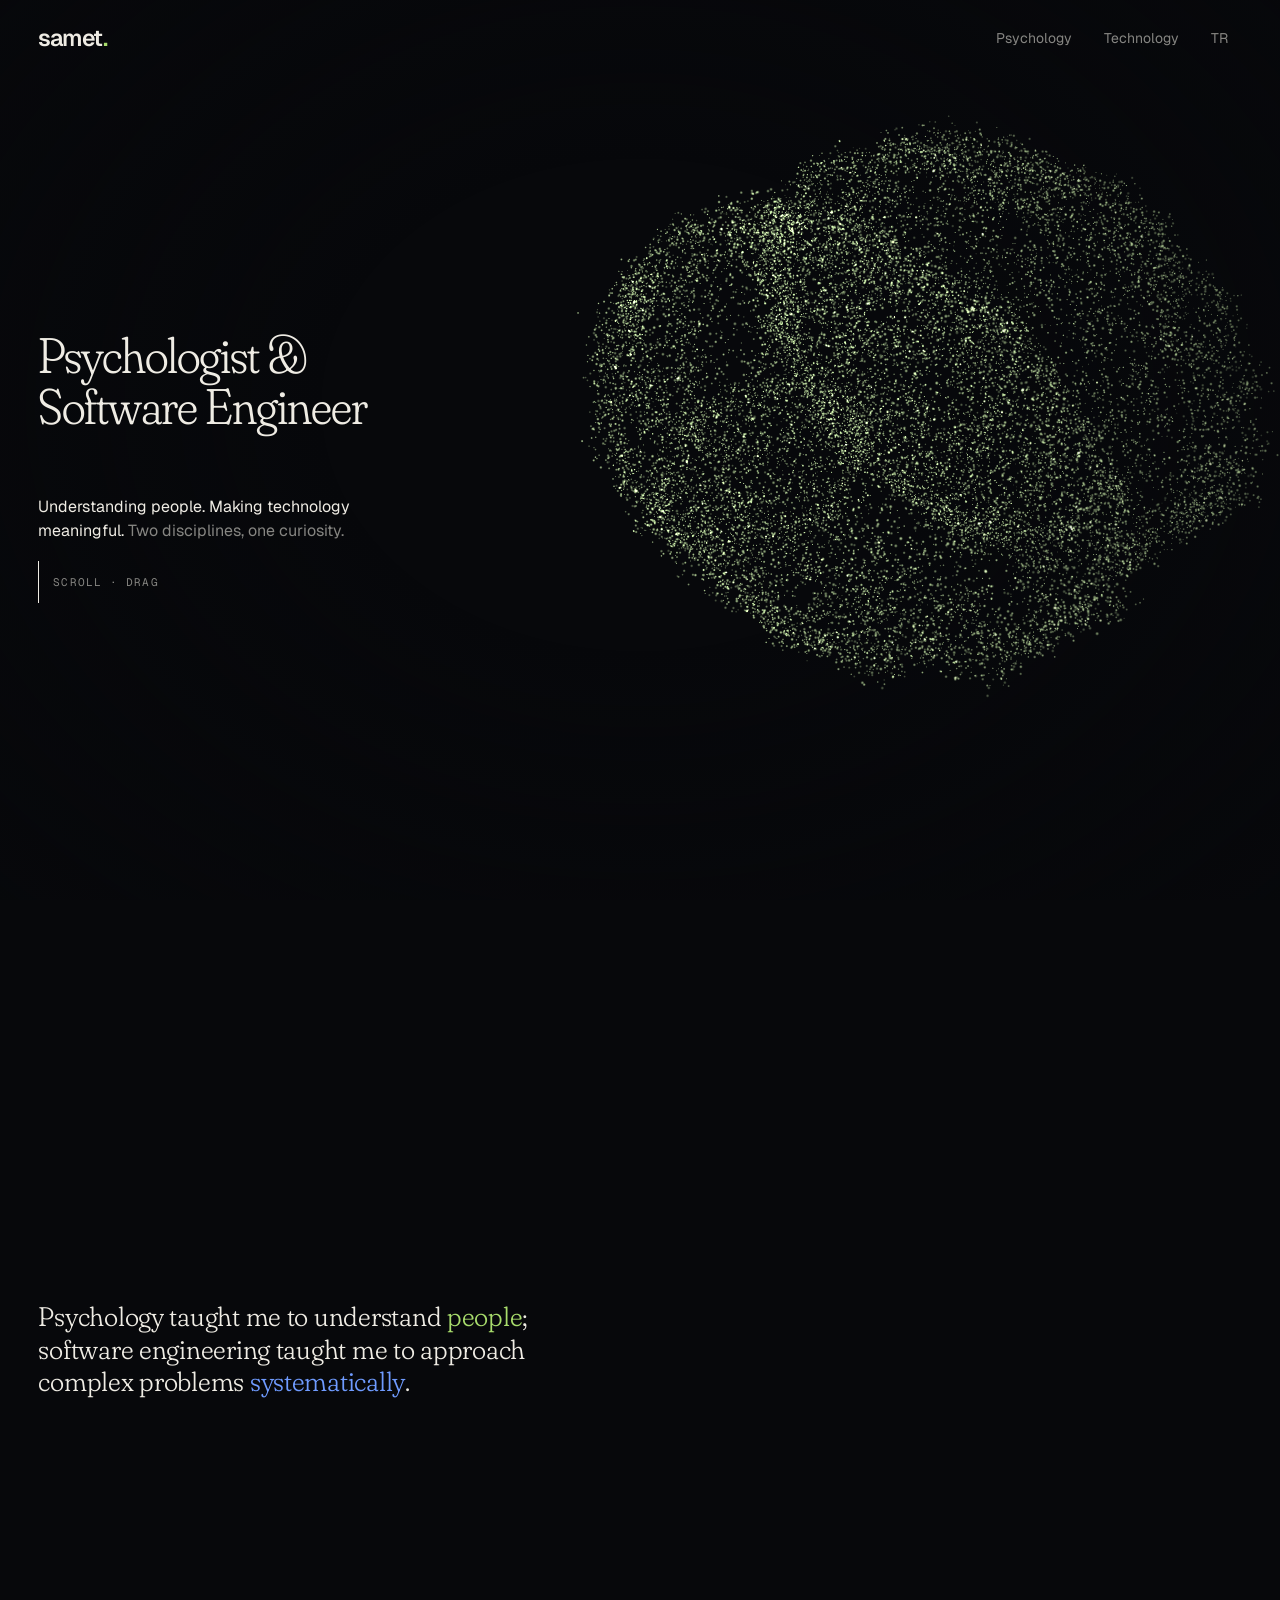
==== commit 9e294bbd: "Ana sayfa: beyinde ara ara nöron ateşlenmesi Beyin yüzeyinde noktadan noktaya zikzak çizen, çıtırday" ====
--- a/en/index.html
+++ b/en/index.html
@@ -190,9 +190,16 @@
 };
 const VS = `
     uniform float uT,uM1,uM2,uIn,uPR,uPush,uHL,uHR,uGo,uGoSide,uShift,uDil,uOpen,uLift,uMS,uDX,uDS,uDY; uniform vec3 uMouse; uniform mat4 uRot; uniform vec2 uGaze;
+    uniform vec4 uN[16];
     attribute vec3 pB,pC; attribute float seed,side;
     varying float vC; varying float vG; varying float vA;
     vec3 dir(float s){ return normalize(vec3(sin(s*91.7),cos(s*47.3),sin(s*13.1+1.))); }
+    // a firing: the nodes a discharge passes through (xyz, w = how bright) flare, with the points right around them
+    float nodes(vec3 q){
+      float s = 0.;
+      for (int i = 0; i < 16; i++) { vec3 g = q-uN[i].xyz; s += exp(-dot(g,g)*420.)*uN[i].w; }
+      return s;
+    }
     // the eye: lids around an iris of radial fibres; the pupil widens with uDil, the lids close with uOpen
     vec4 eye(vec3 e){
       float kind = floor(e.z), jit = (fract(e.z)-.5)*.1, LW = .86, H = .4*uOpen, Rr = .38;
@@ -233,9 +240,10 @@
       wp.xy += normalize(d+1e-4)*f*.42; wp.z += f*.35;
       vec4 mv = viewMatrix*wp;
       gl_Position = projectionMatrix*mv;
-      gl_PointSize = (1.7+fract(seed*13.)*2.5)*uPR*(7./-mv.z)*(1.+f*1.6);
+      float sp = min(nodes(position), 1.)*uIn*(1.-uM1)*(1.-uM2);   // only while it is a brain
+      gl_PointSize = (1.7+fract(seed*13.)*2.5)*uPR*(7./-mv.z)*(1.+f*1.6+sp*.7);
       vC = mix(uM1, side, uM2);
-      vG = f + hov*uM2*.5;
+      vG = f + hov*uM2*.5 + sp*1.6;
       vA = (.35+.65*fract(seed*17.))*mix(1.,1.-uGo*.6,1.-chosen)*mix(1.,side < .5 ? E.w : 1.,uM2);
     }`;
 const FS = `
@@ -248,21 +256,73 @@
       col = mix(col, cream, clamp(vG,0.,1.)*.7);
       gl_FragColor = vec4(col*a*vA*(.85+vG), 1.);
     }`;
+/* the firings' filaments: up to two discharges, each a jagged path of up to ZN nodes, drawn as ZS fine points per hop */
+const ZN = 8, ZS = 18, ZV = (ZN - 1) * ZS;
+const ZP = new Float32Array(2 * ZV * 3), ZM = new Float32Array(2 * ZV * 3).fill(9);
+const NODES = new Float32Array(64), ZH = new Float32Array(2), ZF = new Float32Array(2);
+let zapDirty = true;
+const ZVS = `
+    uniform mat4 uRot; uniform float uPR,uMS,uShift,uLift,uSize,uPush; uniform vec2 uHead,uFade; uniform vec3 uMouse;
+    attribute vec3 meta;          // x = how far along the whole path, y = how far along its hop, z = which firing
+    varying float vA;
+    void main(){
+      float head = meta.z < .5 ? uHead.x : uHead.y, fade = meta.z < .5 ? uFade.x : uFade.y;
+      vec4 wp = uRot*vec4(position*uMS,1.); wp.x += uShift; wp.y += .18*step(.5,uShift) + uLift;
+      // the pointer pushes the filament aside exactly as it pushes the points, so the arc stays on the surface it runs over
+      vec2 d = wp.xy-uMouse.xy; float f = exp(-dot(d,d)*3.2)*uPush;
+      wp.xy += normalize(d+1e-4)*f*.42; wp.z += f*.35;
+      vec4 mv = viewMatrix*wp;
+      gl_Position = projectionMatrix*mv;
+      gl_PointSize = uSize*uPR*(7./-mv.z);
+      vA = step(meta.x, head)*fade*(.45+.55*exp(-max(head-meta.x,0.)*6.));
+    }`;
+const ZFS = `
+    uniform vec3 uCol; uniform float uAlpha; varying float vA;
+    void main(){
+      vec2 c = gl_PointCoord-.5; float r = length(c); if(r>.5) discard;
+      gl_FragColor = vec4(uCol*smoothstep(.5,0.,r)*vA*uAlpha, 1.);
+    }`;
 let draw = () => {};
 if (gl) {
   const sh = (t, src) => { const x = gl.createShader(t); gl.shaderSource(x, src); gl.compileShader(x); if (!gl.getShaderParameter(x, gl.COMPILE_STATUS)) console.error(gl.getShaderInfoLog(x)); return x; };
-  const pr = gl.createProgram();
-  gl.attachShader(pr, sh(gl.VERTEX_SHADER, 'precision highp float;\nuniform mat4 viewMatrix, projectionMatrix;\nattribute vec3 position;\n' + VS));
-  gl.attachShader(pr, sh(gl.FRAGMENT_SHADER, 'precision highp float;\n' + FS));
-  gl.bindAttribLocation(pr, 0, 'position'); gl.linkProgram(pr); gl.useProgram(pr);
-  const attr = (name, data, n) => { const l = gl.getAttribLocation(pr, name); if (l < 0) return; gl.bindBuffer(gl.ARRAY_BUFFER, gl.createBuffer()); gl.bufferData(gl.ARRAY_BUFFER, data, gl.STATIC_DRAW); gl.enableVertexAttribArray(l); gl.vertexAttribPointer(l, n, gl.FLOAT, false, 0, 0); };
+  const prog = (vs, fs) => { const p = gl.createProgram();
+    gl.attachShader(p, sh(gl.VERTEX_SHADER, 'precision highp float;\nuniform mat4 viewMatrix, projectionMatrix;\nattribute vec3 position;\n' + vs));
+    gl.attachShader(p, sh(gl.FRAGMENT_SHADER, 'precision highp float;\n' + fs));
+    gl.bindAttribLocation(p, 0, 'position'); gl.linkProgram(p); return p; };
+  const pr = prog(VS, FS), pz = prog(ZVS, ZFS);
+  // the cloud's buffers are bound again every frame, since the filaments' program takes its turn in between
+  const MA = [];
+  const attr = (name, data, n) => { const l = gl.getAttribLocation(pr, name); if (l < 0) return; const b = gl.createBuffer(); gl.bindBuffer(gl.ARRAY_BUFFER, b); gl.bufferData(gl.ARRAY_BUFFER, data, gl.STATIC_DRAW); MA.push({ l, b, n }); };
   attr('position', A, 3); attr('pB', B, 3); attr('pC', C, 3); attr('seed', SEED, 1); attr('side', SIDE, 1);
   const F = ['uT', 'uM1', 'uM2', 'uIn', 'uPR', 'uPush', 'uHL', 'uHR', 'uGo', 'uGoSide', 'uShift', 'uDil', 'uOpen', 'uLift', 'uMS', 'uDX', 'uDS', 'uDY'], L = {};
-  [...F, 'uMouse', 'uGaze', 'uRot', 'viewMatrix', 'projectionMatrix'].forEach(n => L[n] = gl.getUniformLocation(pr, n));
+  [...F, 'uMouse', 'uGaze', 'uRot', 'viewMatrix', 'projectionMatrix', 'uN[0]'].forEach(n => L[n] = gl.getUniformLocation(pr, n));
+  const zb = gl.createBuffer(), zm = gl.createBuffer(), zMeta = gl.getAttribLocation(pz, 'meta'), ZL = {};
+  gl.bindBuffer(gl.ARRAY_BUFFER, zb); gl.bufferData(gl.ARRAY_BUFFER, ZP, gl.DYNAMIC_DRAW);
+  gl.bindBuffer(gl.ARRAY_BUFFER, zm); gl.bufferData(gl.ARRAY_BUFFER, ZM, gl.DYNAMIC_DRAW);
+  ['uRot', 'viewMatrix', 'projectionMatrix', 'uPR', 'uMS', 'uShift', 'uLift', 'uPush', 'uMouse', 'uSize', 'uHead', 'uFade', 'uCol', 'uAlpha'].forEach(n => ZL[n] = gl.getUniformLocation(pz, n));
   gl.disable(gl.DEPTH_TEST); gl.enable(gl.BLEND); gl.blendEquation(gl.FUNC_ADD); gl.blendFunc(gl.SRC_ALPHA, gl.ONE);   // additive
   gl.clearColor(7 / 255, 8 / 255, 11 / 255, 1);
-  draw = () => { gl.clear(gl.COLOR_BUFFER_BIT); F.forEach(n => gl.uniform1f(L[n], U[n].value)); gl.uniform3fv(L.uMouse, U.uMouse.value); gl.uniform2fv(L.uGaze, U.uGaze.value);
-    gl.uniformMatrix4fv(L.uRot, false, U.uRot.value); gl.uniformMatrix4fv(L.viewMatrix, false, VIEW); gl.uniformMatrix4fv(L.projectionMatrix, false, PROJ); gl.drawArrays(gl.POINTS, 0, N); };
+  draw = () => {
+    gl.clear(gl.COLOR_BUFFER_BIT); gl.useProgram(pr);
+    MA.forEach(a => { gl.bindBuffer(gl.ARRAY_BUFFER, a.b); gl.vertexAttribPointer(a.l, a.n, gl.FLOAT, false, 0, 0); gl.enableVertexAttribArray(a.l); });
+    F.forEach(n => gl.uniform1f(L[n], U[n].value)); gl.uniform3fv(L.uMouse, U.uMouse.value); gl.uniform2fv(L.uGaze, U.uGaze.value);
+    gl.uniformMatrix4fv(L.uRot, false, U.uRot.value); gl.uniformMatrix4fv(L.viewMatrix, false, VIEW); gl.uniformMatrix4fv(L.projectionMatrix, false, PROJ);
+    gl.uniform4fv(L['uN[0]'], NODES);
+    gl.drawArrays(gl.POINTS, 0, N);
+    if (!(ZF[0] > 0 || ZF[1] > 0)) return;
+    // the filaments: a soft wide glow, then a fine bright core
+    gl.useProgram(pz); MA.forEach(a => gl.disableVertexAttribArray(a.l));
+    gl.bindBuffer(gl.ARRAY_BUFFER, zb); if (zapDirty) gl.bufferSubData(gl.ARRAY_BUFFER, 0, ZP);
+    gl.vertexAttribPointer(0, 3, gl.FLOAT, false, 0, 0); gl.enableVertexAttribArray(0);
+    gl.bindBuffer(gl.ARRAY_BUFFER, zm); if (zapDirty) gl.bufferSubData(gl.ARRAY_BUFFER, 0, ZM);
+    gl.vertexAttribPointer(zMeta, 3, gl.FLOAT, false, 0, 0); gl.enableVertexAttribArray(zMeta); zapDirty = false;
+    gl.uniformMatrix4fv(ZL.uRot, false, U.uRot.value); gl.uniformMatrix4fv(ZL.viewMatrix, false, VIEW); gl.uniformMatrix4fv(ZL.projectionMatrix, false, PROJ);
+    ['uPR', 'uMS', 'uShift', 'uLift', 'uPush'].forEach(n => gl.uniform1f(ZL[n], U[n].value)); gl.uniform3fv(ZL.uMouse, U.uMouse.value);
+    gl.uniform2fv(ZL.uHead, ZH); gl.uniform2fv(ZL.uFade, ZF);
+    gl.uniform1f(ZL.uSize, 15); gl.uniform1f(ZL.uAlpha, .2); gl.uniform3f(ZL.uCol, .75, .95, .65); gl.drawArrays(gl.POINTS, 0, 2 * ZV);
+    gl.uniform1f(ZL.uSize, 3.4); gl.uniform1f(ZL.uAlpha, 1.3); gl.uniform3f(ZL.uCol, 1, .98, .92); gl.drawArrays(gl.POINTS, 0, 2 * ZV);
+    gl.disableVertexAttribArray(zMeta);
+  };
 }
 
 function size() {
@@ -315,9 +375,97 @@
   m[2] = -a * d; m[6] = b; m[10] = a * c; m[14] = 0;
   m[3] = 0; m[7] = 0; m[11] = 0; m[15] = 1;
 }
+/* firings: now and then a discharge crackles across the brain's surface, point to point, like a signal passing between
+   neurons, and sometimes passes on from where it ended. Never more than two at once (one on phones), only while the
+   brain is whole, none with reduced motion. */
+const GS = .22, GRID = new Map(), cell = (x, y, z) => Math.floor(x / GS) + ',' + Math.floor(y / GS) + ',' + Math.floor(z / GS);
+for (let i = 0; i < N; i++) { const k = cell(A[i * 3], A[i * 3 + 1], A[i * 3 + 2]); let c = GRID.get(k); if (!c) GRID.set(k, c = []); c.push(i); }
+function hop(p, d) {                                   // a point nearby on the surface, going on roughly the same way
+  const fx = Math.floor(p[0] / GS), fy = Math.floor(p[1] / GS), fz = Math.floor(p[2] / GS), out = [];
+  for (let x = -1; x <= 1; x++) for (let y = -1; y <= 1; y++) for (let z = -1; z <= 1; z++) {
+    const c = GRID.get((fx + x) + ',' + (fy + y) + ',' + (fz + z)); if (!c) continue;
+    for (const i of c) {
+      const vx = A[i * 3] - p[0], vy = A[i * 3 + 1] - p[1], vz = A[i * 3 + 2] - p[2], l = Math.hypot(vx, vy, vz);
+      if (l < .1 || l > .21 || (d && (vx * d[0] + vy * d[1] + vz * d[2]) / l < .35)) continue;
+      out.push(i);
+    }
+  }
+  if (!out.length) return null;
+  const i = out[Math.floor(R() * out.length)]; return [A[i * 3], A[i * 3 + 1], A[i * 3 + 2]];
+}
+const SP = [0, 1].map(i => ({ t: -1, dur: 1, chain: 0, nodes: [], next: 1.4 + i * 2.2 + R() * 1.6 }));
+const SPN = innerWidth < 760 ? 1 : 2;
+function fire(k, t, from) {
+  const want = 4 + Math.floor(R() * (ZN - 3));        // 4 to 8 nodes
+  let p = from, d = null;
+  if (!p) { const i = Math.floor(R() * N) * 3; p = [A[i], A[i + 1], A[i + 2]]; }
+  const pts = [p];
+  while (pts.length < want) {
+    const q = hop(p, d); if (!q) break;
+    d = [q[0] - p[0], q[1] - p[1], q[2] - p[2]]; const l = Math.hypot(d[0], d[1], d[2]); d = d.map(v => v / l);
+    pts.push(q); p = q;
+  }
+  if (pts.length < 3) return false;
+  const s = SP[k]; s.nodes = pts; s.t = t; s.dur = .16 + (pts.length - 1) * .05;   // fast, like a discharge
+  shape(k);
+  return true;
+}
+// the filament's shape: each hop bends twice at random, like a small bolt of lightning; drawn again ~18 times a second,
+// so it crackles. ZS samples run along each bent hop; the samples of unused hops stay unlit (path position 9).
+function shape(k) {
+  const pts = SP[k].nodes, segs = pts.length - 1;
+  for (let g = 0; g < ZN - 1; g++) {
+    let poly = null;
+    if (g < segs) {
+      const a = pts[g], b = pts[g + 1], l = Math.hypot(b[0] - a[0], b[1] - a[1], b[2] - a[2]) * .32;
+      const kink = f => a.map((v, c) => v + (b[c] - v) * f + (R() - .5) * 2 * l);
+      poly = [a, kink(1 / 3), kink(2 / 3), b];
+    }
+    for (let j = 0; j < ZS; j++) {
+      const f = j / ZS, m = (k * ZV + g * ZS + j) * 3;
+      if (poly) {
+        const i = Math.floor(f * 3), lf = f * 3 - i;
+        for (let c = 0; c < 3; c++) ZP[m + c] = poly[i][c] + (poly[i + 1][c] - poly[i][c]) * lf;
+        ZM[m] = (g + f) / segs; ZM[m + 1] = f;
+      } else { ZM[m] = 9; ZM[m + 1] = 0; }
+      ZM[m + 2] = k;
+    }
+  }
+  zapDirty = true;
+}
+function sparks(t) {
+  const brain = !RM && U.uIn.value > .95 && U.uM1.value < .02 && U.uM2.value < .02;
+  const mask = (1 - U.uM1.value) * (1 - U.uM2.value);
+  NODES.fill(0);
+  SP.forEach((s, k) => {
+    ZH[k] = 0; ZF[k] = 0;
+    if (s.t >= 0) {
+      const e = t - s.t, hold = .14, out = .34, segs = s.nodes.length - 1;
+      if (e > s.dur + hold + out) {
+        s.t = -1;
+        if (brain && s.chain < 2 && R() < .3 && fire(k, t, s.nodes[segs])) s.chain++;   // it passes on
+        else { s.chain = 0; s.next = t + 2.2 + R() * 3.5; }
+        return;
+      }
+      const env = e < s.dur + hold ? 1 : 1 - (e - s.dur - hold) / out;
+      const crack = Math.floor(t * 18); if (crack !== s.crack) { s.crack = crack; shape(k); }
+      ZH[k] = e < s.dur ? e / s.dur : 1.01;
+      ZF[k] = env * (.55 + .45 * R()) * mask;          // it flickers
+      s.nodes.forEach((p, j) => {                      // each node flares as the discharge reaches it, then glows on
+        const tj = j / segs * s.dur, m = (k * ZN + j) * 4;
+        NODES[m] = p[0]; NODES[m + 1] = p[1]; NODES[m + 2] = p[2];
+        NODES[m + 3] = e < tj ? 0 : (.35 + .65 * Math.exp(-(e - tj) * 5)) * env * mask;
+      });
+    } else if (k < SPN && t > s.next) {
+      if (!brain || !fire(k, t)) s.next = t + (brain ? .2 : 1);
+    }
+  });
+}
+
 let t0 = performance.now();
 function loop(now) {
   const t = RM ? 0 : (now - t0) / 1000; U.uT.value = t;
+  sparks(t);
   push += (tpush - push) * .08; U.uPush.value = push;
   // the eye: pupil and gaze ease toward their targets; a blink every 5.5 s (none with reduced motion)
   U.uDil.value += (eyeT.dil - U.uDil.value) * (RM ? 1 : .07);
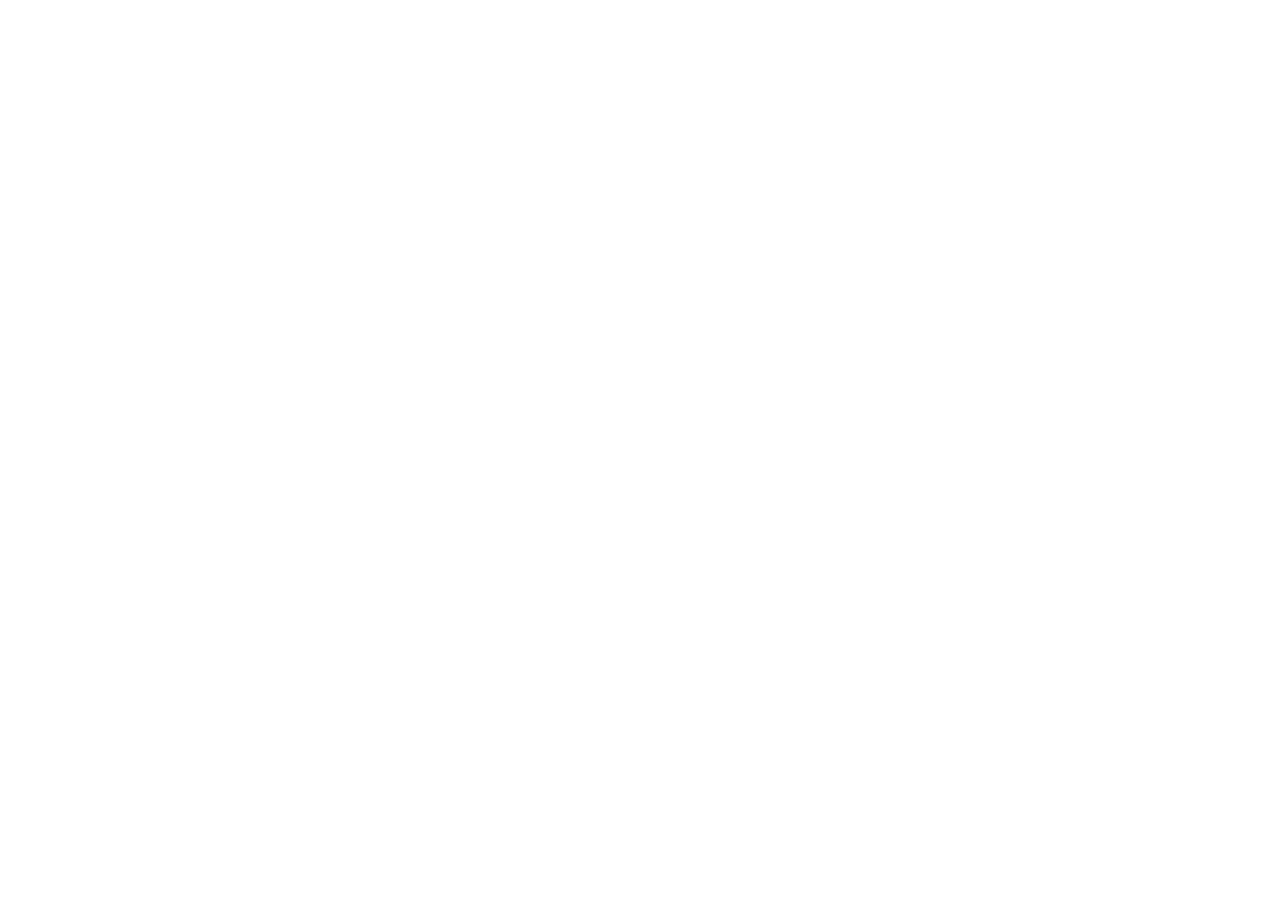
==== commit ee135fcb: "Telif notu, alan adı kontrolü ve LICENSE Her sayfanın altına küçük bir telif satırı (TR/EN). Sayfa b" ====
--- a/en/index.html
+++ b/en/index.html
@@ -9,6 +9,7 @@
 <title>Samet Baran · Psychologist and software engineer</title>
 <meta name="description" content="Samet Baran, psychologist and software engineer. Understanding people, making technology meaningful: psychology taught me to understand people; software engineering taught me to approach complex problems systematically.">
 <link rel="canonical" href="https://abdullahsametbaran.com/en/">
+<script>/* Sayfa başka bir alan adında açılırsa asıl adrese gönderir (kopya siteler için). */(function(h){if(!h||h==='localhost'||h==='127.0.0.1'||h==='abdullahsametbaran.github.io'||/(^|\.)abdullahsametbaran\.com$/.test(h)||h==='abdullahsametbaran-com.translate.goog')return;location.replace('https://abdullahsametbaran.com/en/'+location.hash)})(location.hostname)</script>
 <link rel="alternate" hreflang="tr" href="https://abdullahsametbaran.com/">
 <link rel="alternate" hreflang="en" href="https://abdullahsametbaran.com/en/">
 <link rel="alternate" hreflang="x-default" href="https://abdullahsametbaran.com/">
@@ -91,6 +92,8 @@
   .hero .side{right:var(--gut);top:auto;bottom:8vh;max-width:none}.hero .side p{font-size:15px;margin-bottom:14px}.cue i{height:28px}
   .story .pin{align-items:flex-end;padding-bottom:9vh}.story p{max-width:none;font-size:clamp(22px,6.4vw,28px)}
   .door{width:44vw}.door h2{font-size:34px}.door p{display:none}}
+.telif{position:absolute;left:0;right:0;bottom:22px;margin:0;text-align:center;font:7.5px/1.4 "Geist Mono",monospace;letter-spacing:.12em;text-transform:uppercase;color:var(--mute);opacity:.7}
+@media (max-width:520px){.telif{font-size:7.5px;letter-spacing:.04em}}
 </style>
 <script type="application/ld+json">{"@context":"https://schema.org","@graph":[{"@type":"WebSite","@id":"https://abdullahsametbaran.com/#website","url":"https://abdullahsametbaran.com/","name":"Samet Baran","alternateName":["Abdullah Samet Baran","samet."],"inLanguage":"en","publisher":{"@id":"https://abdullahsametbaran.com/#person"}},{"@type":"Person","@id":"https://abdullahsametbaran.com/#person","name":"Abdullah Samet Baran","alternateName":"Samet Baran","url":"https://abdullahsametbaran.com/","jobTitle":["Psychologist","Software Engineer"],"sameAs":["https://tr.linkedin.com/in/abdullah-samet-baran-b7b565208"]}]}</script>
 </head>
@@ -109,6 +112,7 @@
     <div class="ttl mono" id="dt">Two fields · choose one</div>
     <a class="door l" href="psikoloji/index.html" data-go="mind" aria-label="Enter the psychology page"><span class="mono">01 · Mind</span><h2 class="fr"><em>Psychology</em></h2><p>Behaviour, experience and the relationships that make us who we are.</p><span class="go"><b>←</b>Enter psychology</span></a>
     <a class="door r" href="teknoloji/index.html" data-go="sys" aria-label="Enter the technology page"><span class="mono">02 · System</span><h2 class="fr"><em>Technology</em></h2><p>Business analysis, process discovery and automation.</p><span class="go">Enter technology<b>→</b></span></a>
+    <p class="telif">© 2026 Abdullah Samet Baran · All rights reserved.</p>
   </div></section>
 </main>
 <div class="wipe" id="wipe"></div>
